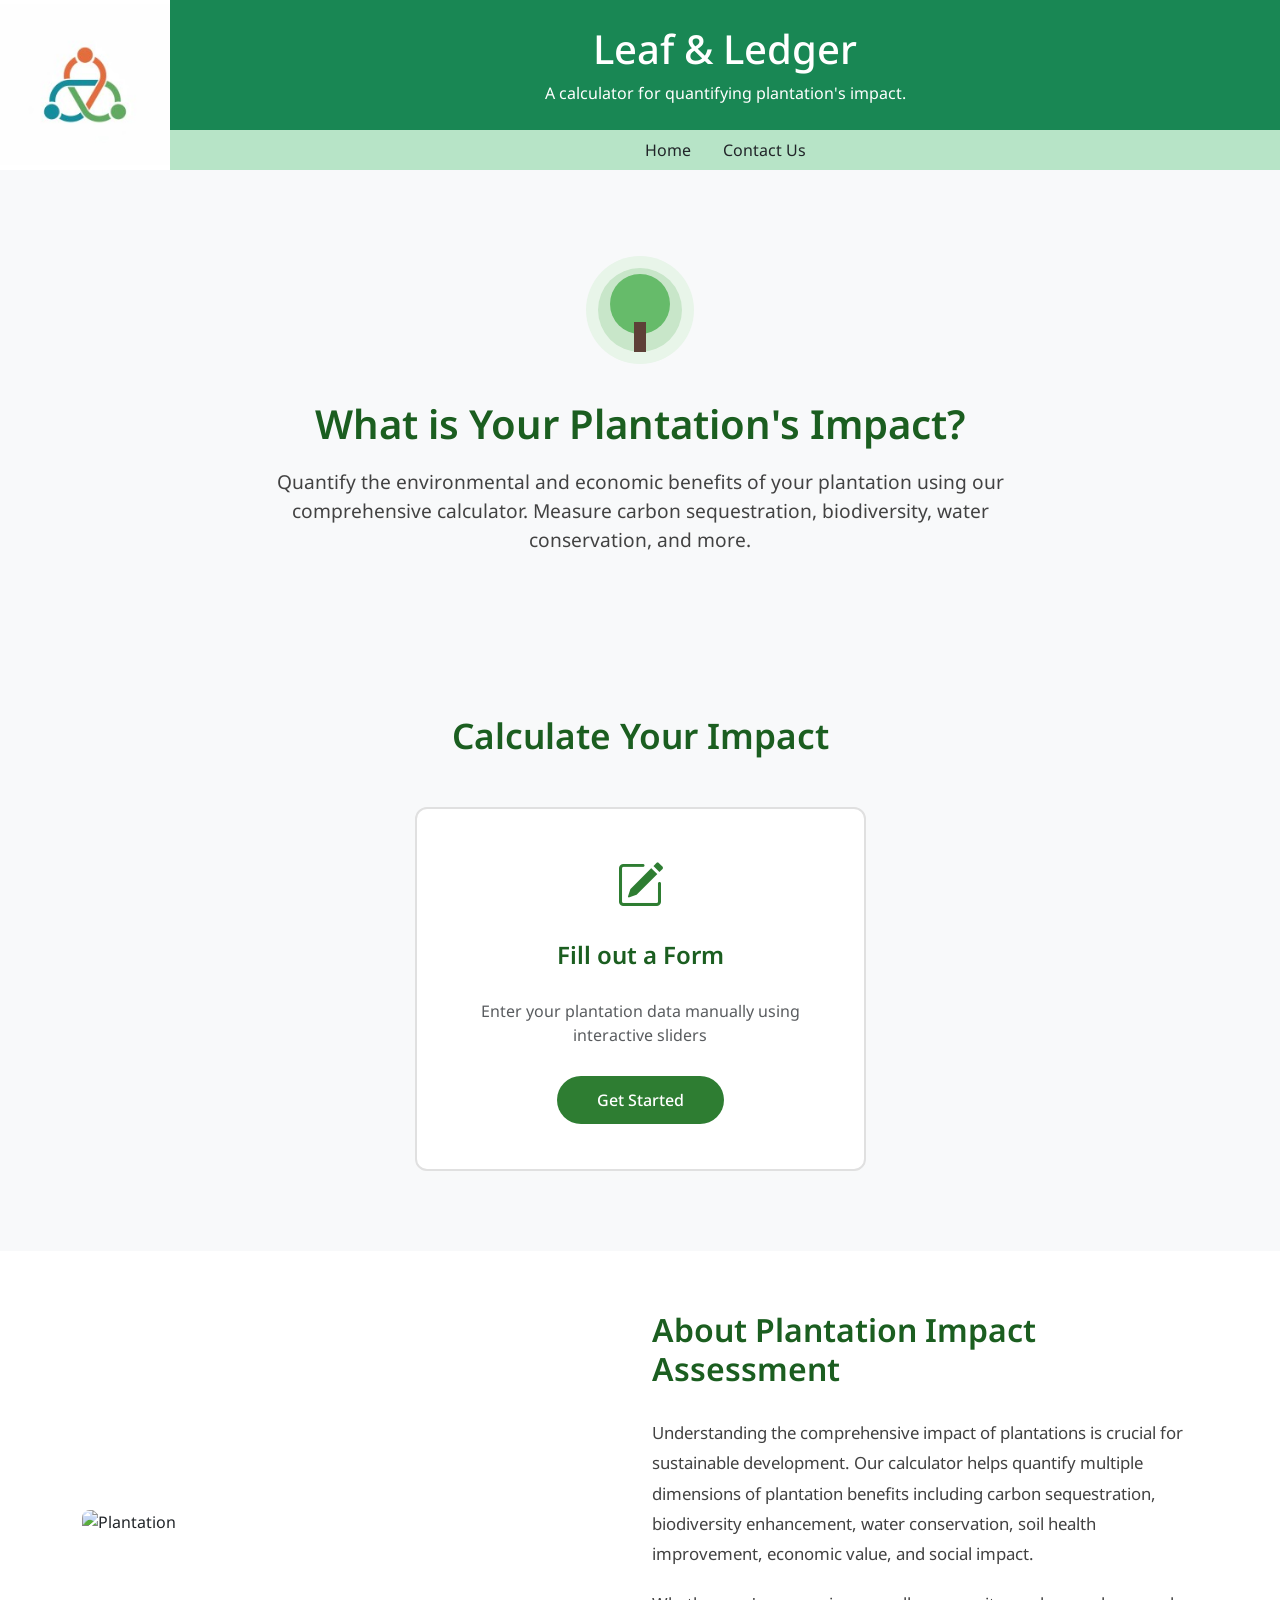
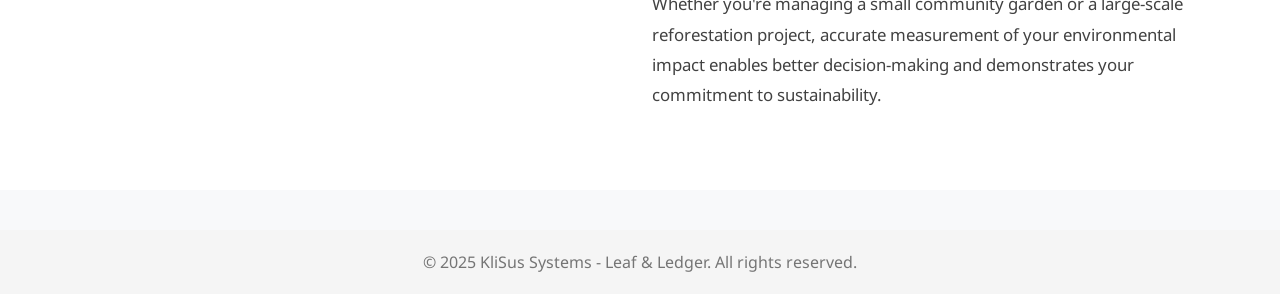
==== index.html @ 076a2fad "index file" ====
<!DOCTYPE html>
<html lang="en">
<head>
    <meta charset="UTF-8">
    <meta name="viewport" content="width=device-width, initial-scale=1.0">
    <title>Leaf & Ledger - Homepage</title>
    <link href="https://cdn.jsdelivr.net/npm/bootstrap@5.3.1/dist/css/bootstrap.min.css" rel="stylesheet">
    <link rel="stylesheet" href="https://cdn.jsdelivr.net/npm/bootstrap-icons@1.11.1/font/bootstrap-icons.css">
    <link rel="preconnect" href="https://fonts.googleapis.com">
    <link rel="preconnect" href="https://fonts.gstatic.com" crossorigin>
    <link href="https://fonts.googleapis.com/css2?family=Noto+Sans:ital,wght@0,100..900;1,100..900&display=swap" rel="stylesheet">
    <link rel="stylesheet" href="style.css">
    <style>
        body {
            font-family: 'Noto Sans', sans-serif;
            background-color: #f8f9fa;
        }
        
        footer {
            background-color: #f5f5f5;
            padding: 20px;
            text-align: center;
            color: #757575;
            margin-top: 40px;
        }
    </style>
</head>

<body>

    <div class="nav-bar">
        <img src="./images/klisus-white.jpeg" alt="">

            <div class="header-bar-img bg-success">
                

                <header class="text-center">
                    <h1 class="--fw-bold --text-success">Leaf & Ledger</h1>
                    <p class="--text-muted">A calculator for quantifying plantation's impact.</p>
                </header>

                <div class="sub-nav bg-light-green px-2 text-center">
                        <a href="index.html" class="nav-link active">Home</a>
                        <a href="contact.html" class="nav-link">Contact Us</a>
                </div>

            </div>
        
        </div>
    
    
    <div class="hero-section">
        <svg class="tree-icon" viewBox="0 0 200 200" xmlns="http://www.w3.org/2000/svg">
            <circle cx="100" cy="100" r="90" fill="#e8f5e9"/>
            <circle cx="100" cy="100" r="70" fill="#c8e6c9"/>
            <circle cx="100" cy="90" r="50" fill="#66bb6a"/>
            <rect x="90" y="120" width="20" height="50" fill="#5d4037"/>
        </svg>
        
        <h2>What is Your Plantation's Impact?</h2>
        <p>Quantify the environmental and economic benefits of your plantation using our comprehensive calculator. Measure carbon sequestration, biodiversity, water conservation, and more.</p>
    </div>
    
    
    <div class="cta-section">
        <h2 class="cta-heading">Calculate Your Impact</h2>
        
        <div class="container">
            <div class="row align-items-center justify-content-center">
                
                <div class="col-md-5">
                    <div class="option-card">
                        <i class="bi bi-pencil-square"></i>
                        <h3>Fill out a Form</h3>
                        <p class="text-center text-muted mb-4">Enter your plantation data manually using interactive sliders</p>
                        <a href="calculator.html" class="btn-custom">Get Started</a>
                    </div>
                </div>
                
            </div>
        </div>
    </div>
    
    
    <div class="about-section">
        <div class="container">
            <div class="row align-items-center">
                <div class="col-md-6 mb-4 mb-md-0">
                    <img src="https://images.unsplash.com/photo-1542601906990-b4d3fb778b09?w=800" alt="Plantation" class="plantation-image">
                </div>
                <div class="col-md-6">
                    <h3>About Plantation Impact Assessment</h3>
                    <p>Understanding the comprehensive impact of plantations is crucial for sustainable development. Our calculator helps quantify multiple dimensions of plantation benefits including carbon sequestration, biodiversity enhancement, water conservation, soil health improvement, economic value, and social impact.</p>
                    <p>Whether you're managing a small community garden or a large-scale reforestation project, accurate measurement of your environmental impact enables better decision-making and demonstrates your commitment to sustainability.</p>
                </div>
            </div>
        </div>
    </div>
    
    <footer>
        © 2025 KliSus Systems - Leaf & Ledger. All rights reserved.
    </footer>
    
    <script src="https://cdn.jsdelivr.net/npm/bootstrap@5.3.1/dist/js/bootstrap.bundle.min.js"></script>
    <script src="https://cdnjs.cloudflare.com/ajax/libs/jszip/3.10.1/jszip.min.js"></script>
    <script src="https://cdnjs.cloudflare.com/ajax/libs/FileSaver.js/2.0.5/FileSaver.min.js"></script>
    <script src="https://cdnjs.cloudflare.com/ajax/libs/PapaParse/5.4.1/papaparse.min.js"></script>
    <script src="https://cdnjs.cloudflare.com/ajax/libs/xlsx/0.18.5/xlsx.full.min.js"></script>


    <script src="https://cdnjs.cloudflare.com/ajax/libs/html2canvas/1.4.1/html2canvas.min.js"></script>
  <script src="https://cdnjs.cloudflare.com/ajax/libs/jszip/3.10.1/jszip.min.js"></script>
<script src="https://cdnjs.cloudflare.com/ajax/libs/FileSaver.js/2.0.5/FileSaver.min.js"></script>

  <script src="https://cdnjs.cloudflare.com/ajax/libs/jspdf/2.5.1/jspdf.umd.min.js"></script>
  <script src="https://cdn.jsdelivr.net/npm/bootstrap@5.3.1/dist/js/bootstrap.bundle.min.js"></script>
  <script src="https://cdnjs.cloudflare.com/ajax/libs/jspdf/2.5.1/jspdf.umd.min.js"></script>
<script src="https://cdnjs.cloudflare.com/ajax/libs/jspdf-autotable/3.5.28/jspdf.plugin.autotable.min.js"></script>
    <script src="script.js"></script>
    
</body>
</html>
---- style.css ----
body {
  font-family: "Noto Sans", sans-serif;
}

.con{
  max-width: 1500px;
  
  padding: 20px;
  display: flex;
  flex-direction: column;
  align-items: center;
  gap: 20px;
}

.cardd{
  flex: 1;
}

#report-section{
  flex: 2;
}

#downloadBtn{
  margin-bottom: 20px;
  padding: 10px 25px;
  --width: 30%;
  width: 100%;
  --background-color: #4986ee !important;
  background-color: #198754 !important;
  --border: 1px solid #0D6EFD !important;
  border: 1px solid #198754 !important;
}


.metric-card {
  background: white;
  border-radius: 8px;
  transition: transform 0.2s ease;
}

.metric-card:hover {
  transform: translateY(-4px);
}

.metric-icon {
  font-size: 2rem;
}

.metric-label {
  font-weight: 500;
  color: #555;
}

.metric-value-outer {
  display: flex;
  justify-content: center;
  align-items: baseline;
  gap: 4px;
  --margin-top: 8px;
}

.metric-value-outer > .metric-unit {
  font-size: 1.3rem;
  
  --font-weight: bold;
  font-weight: 400;

}

.metric-value {
  font-size: 2rem;
  font-weight: bold;
  color: #198754;
}

.metric-card {
  position: relative;
  min-height: 175px;

  --box-shadow: 10px 15px 30px rgba(0, 0, 0, 0.1) !important;
  
}

/* .metric-card .metric-value {
  filter: blur(8px);
  user-select: none;
} */

.metric-value {
  filter: blur(8px);
  transition: filter 2s ease;
  --letter-spacing: 0.1em;
  --font-family: 'Courier New', monospace;
}

.metric-value.unlocked {
  filter: none !important;
  --font-family: 'Noto Sans', sans-serif;
  --letter-spacing: normal;
}


/* @keyframes shimmer {
  0% { opacity: 0.6; }
  50% { opacity: 1; }
  100% { opacity: 0.6; }
}

.metric-value:not(.unlocked) {
  animation: shimmer 1.6s ease-in-out infinite;
} */



.nav-bar {
  position: relative;
  height: 170px;
}

.nav-bar > header {
  margin: auto;
}

.nav-bar > img {
  --height: 100%;
  --height: 70%;
  --margin-right: 15px;
  display: block;
  --margin: 0 auto;
  height: 136px;
}

.header-bar-img {
  flex-grow: 1;
}

.header-bar-img {
  display: flex;
  flex-direction: column;
  justify-content: space-between;
  height: 100%;
  position: relative;
}

.first-row {
  width: 100%;;
  display: flex;
  justify-content: center;
  
}

#report-section {
  display: none;
}


.sub-nav {
  background-color: #b7e4c7;
  display: inline-flex;
  justify-content: center;
  gap: 2rem;

  --border-radius: 0 0 10px 10px;
}
.sub-nav {
  background-color: #b7e4c7;
  display: flex;
  justify-content: center;
  gap: 2rem;
  --width: 100%;
  padding: 8px 0;
  margin-top: auto;
}

.nav-bar {
  display: flex;
  align-items: stretch;
}

.nav-bar img {
  

  height: 100%;
  width: auto;
  object-fit: fill; 
}

.header-bar-img h1 {
  padding-top: 25px;
  
}

.header-bar-img {
  --height: 100%;
}



/* .header-bar-img{
  display: flex;
  flex-direction: column;
} */

/* 
.sub-nav .nav-link {
  color: #155724;
  font-weight: 600;
  text-decoration: none;
  transition: color 0.3s, transform 0.2s;
}

.sub-nav .nav-link:hover {
  color: #0b3d2e;
  transform: scale(1.05);
}

.sub-nav .nav-link.active {
  border-bottom: 2px solid #155724;
} */






@media (max-width: 1000px) {
  .metric-card {
    min-height: 200px;
  }
}

@media (max-width: 800px) {
  .title-row{
    flex-direction: column;
    align-items: flex-start;
    gap: 10px;
  }


}

@media (max-width: 850px) {
    .area-div {
      flex-direction: column;
      gap: 5px;
    }
}

 @media (max-width: 1125x){
  .metric-value{
    font-size: 1rem;
  }
 }

 .area-div {
  display: flex;
  align-items: flex-start;
  gap: 10px;
 }

#footer-2{
  margin: 0;
  padding: 20px;
  text-align: center;
  color: #888;
  font-size: 0.9rem;
  border-top: 1px solid #e0e0e0;
  --background-color: rgb(188, 188, 188);
  background-color: #dcdcdc;
  height: 75px;


}

#footer-2 span{
  text-align: left !important;
  --flex: 2 !important;
  width: 600px !important;
  
  font-size: 16px;
}




#footer-1 {
  height: 50px;
  --background-color: rgb(230, 230, 230);
  background-color: #e9fbf4;
  border-top: 1px solid rgb(167, 230, 191) !important;
}

#footer-1 a{
  --color: rgb(128, 128, 128);
  color: #198754;
  text-decoration: none;
}

#footer-1 a:hover{
  color: #198754;
  text-decoration: underline;
}

.col-custom {
  width: 33.3333%;
  float: left;
  padding: 0 15px;
}

@media (max-width: 1350px) {
  .col-custom {
    width: 50%;
  }
}


@media (max-width: 800px) {
  .col-custom {
    width: 100%;
  }
}

@media (max-width: 480px) {
  .con {
    flex-direction: column;
    gap: 15px;
  }
}

.metric-label{
  padding-top: 20px;
}



.custom-tooltip {
  position: absolute;
  top: 0;
  right: 0;
  transform: translateY(-90%);
  max-width: 250px;
  background: #808080;
  color: #fff;
  padding: 8px 12px;
  border-radius: 5px;
  font-size: 0.8rem;
  display: none;
  z-index: 10;
  --box-shadow: 0 2px 8px rgba(0,0,0,0.25);
  box-shadow: 1px 5px 8px rgba(0, 0, 0, 0.40);
  text-align: justify;
  hyphens: auto;
}

.custom-tooltip::after {
  content: "";
  position: absolute;
  bottom: -18px;
  right: 18px;
  border-width: 10px;
  border-style: solid;
  border-color: #808080 transparent transparent transparent;
}

.info-icon {
  position: absolute;
  top: 8px;
  right: 8px;
  cursor: pointer;
}

.metric-row{
  display: flex;
  align-items: center;
  justify-content: space-between;
  --gap: 8px;
  position: relative;
}


.metric-icon {
  position: absolute;
  left: 50%;
  transform: translateX(-50%);
}


.metric-row > i {
  margin-left: auto;
}

.metric-unit, .number-with-unit span {
  --color: #479F76;
  --color: #105837;
  color: #808080;
  
}

.title-row input[type="number"] {
  font-weight: bold;
}

.metric-value span.decimal {
  font-size: 0.7em;
}

.metric-label {
  color: #198754;;
}

.nav-bar {
  --padding: 10px 20px;
  display: flex;
  align-items: center;
  
  margin-bottom: 20px;
}




header h1, header p{
  color: white;  
}





#watchAdBtn {
  font-size: 1.1rem;
  font-weight: 600;
  padding: 12px 30px;
}

#action-buttons {
  padding: 20px;
  background: #f8f9fa;
  border-radius: 10px;
  justify-content: center;
}

input:disabled {
  opacity: 0.6;
  cursor: not-allowed;
}

/* .metric-value.blurred {
  filter: blur(8px);
  user-select: none;
} */

/* header{
  --flex-grow: 1;
  position: relative;
  --left: -20px;
} */

.info-icon {
  position: relative;
  top: 2px;
  left: 5px;
  font-size: 1.1rem;
  color: #6c757d;
  cursor: pointer;
  transition: color 0.2s ease;
}

.info-icon:hover {
  color: #212529;
}

#impactChart {
  width: 100%;
  height: 300px;
}

.cardd{
  max-width: 800px !important;
  --margin: auto;
  --width: 800px;
}

.title-row{
  display: flex;
  align-items: start;
  justify-content: space-between;
  margin-bottom: 10px;
}

.form-group{
  margin-bottom: 35px;
}





input[type="range"] {
  -webkit-appearance: none;
  -moz-appearance: none;
  appearance: none;
  width: 100%;
  height: 6px;
  border-radius: 4px;
  background: rgb(238, 238, 238);
  outline: none;
  cursor: pointer;
}

input[type="number"], input[type="number"]:focus {
  border: 1px solid #a7e6bf;
  background-color: #e9fbf4;
  width: 125px !important;
  text-align: right;

  outline: none;
  box-shadow: none;
  
}   

input[type="number"]::-webkit-outer-spin-button,
input[type="number"]::-webkit-inner-spin-button {
    -webkit-appearance: none;
    margin: 0;
}


input[type="number"] {
    -moz-appearance: textfield;
}

.number-with-unit {
  display: flex;
  align-items: center;
  background-color: #e9fbf4;
  border: 1px solid #a7e6bf;
  border-radius: 5px;
  align-items: baseline;
  min-width: 128px;
}

.unit-toggle {
  display: flex;
  background-color: #e9fbf4;
  border: 1px solid #a7e6bf;
  border-radius: 7px;
  overflow: hidden;
}

.unit-btn {
  flex: 1;
  padding: 6px 14px;
  background: transparent;
  border: none;
  color: #198754;
  text-align: center;
  cursor: pointer;
  transition: background 0.2s, color 0.2s;
}


.unit-btn:hover {
  background-color: #d4f6e3;
}


.btn-check:checked + .unit-btn {
  background-color: #198754;
  color: white;
}

.number-with-unit span {
  margin-right: 4px;
  font-size: 0.85rem;
  padding-bottom: 6px;

}

.number-with-unit input[type="number"] {
  border: none;
  width: 101px !important;

  padding-right: 4px;

}

.cardd{
  box-shadow: 0 4px 8px rgba(0, 0, 0, 0.1);
  
}




input[type="range"]::-webkit-slider-thumb {
  -webkit-appearance: none;
  height: 18px;
  width: 18px;
  border-radius: 50%;
  background: #146c43;
  border: 2px solid white;
  box-shadow: 0 0 3px rgba(0,0,0,0.4);
  cursor: pointer;
}

input[type="range"]::-moz-range-thumb {
  height: 18px;
  width: 18px;
  border-radius: 50%;
  background: #146c43;
  border: 2px solid white;
  cursor: pointer;
}


input[type="range"]::-webkit-slider-track {
  background: #146c43 !important;
  height: 6px;
  border-radius: 2px;
  border: none;
}


input[type="range"]::-moz-range-track {
  background: #146c43 !important;
  height: 6px;
  border-radius: 2px;
  border: none;
}

.metric-card{
  border: 1px solid #e8e8e8;
}


.title-row label, .title-row input[type="number"] {
  color: #146c43;
}


  
    #report {
      --width: 9.27in;
      height: 13.5in;
      --width: 10in;
      width: 8.27in;
      --height: 14in;
      --padding: 0.75in;
      --padding: 0.3in;
      --padding: 0.25in;
      padding: 0;
      --box-sizing: border-box;
      --border: 1px solid #ccc;
      border: none !important;
      --background: #fff;
    }

    #report table {
      border: none !important;
    }

     h3 {
      margin: 0 0 4px 0;
      font-size: 12pt;
      --border-top: 1px solid #ddd;
      --padding-bottom: 2px;
    }

   

    #report-date{
      font-size: 10pt;
      color: #555;
      --margin-bottom: 10px;
      font-weight: 400;
    }

    .first-line {
      display: flex;
      justify-content: space-between;
      
    }

    .first-line h3 {
      border-bottom: none !important;
    }

    .logo{
      --height: 70px;
      --height: 50px;
      height: 60px;
      width: auto;
    }

    .row-1{
      display: flex;
      align-items: center;
      justify-content: space-between;
      --margin-bottom: 5px;
      --margin-top: 5px;
    }

    .row-1 h2{
      width: 75%;
    }

    .equal-cols {
      width: 100%;
      table-layout: fixed;
    }

    .equal-cols th,
    .equal-cols td {
      width: 50%;
      
    }

    .report-overview-table tr:nth-child(1) th, .results-table tr:nth-child(1) th, .metrics-table tr:nth-child(1) th, .score-table tr:nth-child(1) th, .step-table tr:nth-child(1) th {
      padding: 7px 0;
      font-size: 18px;
      background-color: #0d919d;
      color: white;

    }


     .report-overview-table tr:nth-child(2) th:nth-child(1), .report-overview-table tr:nth-child(3) th:nth-child(1), .report-overview-table tr:nth-child(4) th:nth-child(1), .report-overview-table tr:nth-child(5) th:nth-child(1), .report-overview-table tr:nth-child(2) td:nth-child(1), .report-overview-table tr:nth-child(3) td:nth-child(1), .report-overview-table tr:nth-child(4) td:nth-child(1), .report-overview-table tr:nth-child(5) td:nth-child(1) {
      border-right: 1px solid #4DBBC5;
     }

     .report-overview-table th, .report-overview-table td{
      padding: 4px;
     }

     .report-overview-table tr:nth-child(3) td {
      border-bottom: 1px solid #4DBBC5;
     }

     .report-overview-table tr:nth-child(2) th, .report-overview-table tr:nth-child(4) th {
      background-color: #7ED4DB;
      padding: 5px;
    }

    .report-overview-table tr:nth-child(3) td, .report-overview-table tr:nth-child(5) td {
      background-color: #E5FAFB;
      --padding: 5px;
    }


    .report-overview-table th, .report-overview-table td{
      text-align: center;
    }


     .results-table tr:nth-child(1) th, .metrics-table tr:nth-child(1) th {
      background-color: #5fab60;
     }

     .results-table tr:nth-child(2) td {
      border-bottom: 1px solid #82C483;
     }

     .results-table div span:nth-child(1), .results-table div > span:nth-child(1) {
      font-size: 16px;
      font-weight: 600;
     }

     .results-table, .report-overview-table, .metrics-table, .score-table, .step-table {
      border-collapse: collapse;
      border: none;
      border-spacing: 0;
     }

     .results-table tr:nth-child(2), .results-table tr:nth-child(3) {
      background-color: #EAF9EA;
     }

     .results-table tr:nth-child(2) td:nth-child(1), .results-table tr:nth-child(2) td:nth-child(2) , .results-table tr:nth-child(3) td:nth-child(1), .results-table tr:nth-child(3) td:nth-child(2) {
      border-right: 1px solid #82C483;
     }

     .results-table div{
      display: flex;
      flex-direction: column;
      --gap: 5px;
      align-items: center;
    }

     th {
      background: #f0f0f0;
      text-align: left;
    }

    .results-table div {
      margin: 7px;
      gap: 5px;
    }

    .results-table span {
      font-size: 15px;
    }
     

     .metrics-table tr:nth-child(2) th:nth-child(1), .metrics-table tr:nth-child(2) th:nth-child(2), .metrics-table tr:nth-child(2) th:nth-child(3), .metrics-table tr:nth-child(2) th:nth-child(4){
      background-color: #A8DCA8;
      text-align: left;
      font-size: 13px;
      padding: 5px;
     }

     .metrics-table tr:nth-child(3) th, .metrics-table tr:nth-child(4) th, .metrics-table tr:nth-child(5) th, .metrics-table tr:nth-child(6) th, .metrics-table tr:nth-child(7) th, .metrics-table tr:nth-child(8) th{
      background-color: #A8DCA8;
      text-align: left;
      font-size: 13px;
      padding: 5px;
      padding-top: 1px;
     }

     

     .metrics-table tr:nth-child(2) th:nth-child(1), .metrics-table tr:nth-child(3) th:nth-child(1), .metrics-table tr:nth-child(4) th:nth-child(1), .metrics-table tr:nth-child(5) th:nth-child(1), .metrics-table tr:nth-child(6) th:nth-child(1), .metrics-table tr:nth-child(7) th:nth-child(1), .metrics-table tr:nth-child(8) th:nth-child(1) {
      border-right: 1px solid #82C483;
     }

     .metrics-table tr:nth-child(2) th:nth-child(1), .metrics-table tr:nth-child(2) th:nth-child(2), 
     .metrics-table tr:nth-child(3) th:nth-child(1), .metrics-table tr:nth-child(3) td,
     .metrics-table tr:nth-child(4) th:nth-child(1), .metrics-table tr:nth-child(4) td,
     .metrics-table tr:nth-child(5) th:nth-child(1), .metrics-table tr:nth-child(5) td,
     .metrics-table tr:nth-child(6) th:nth-child(1), .metrics-table tr:nth-child(6) td,
     .metrics-table tr:nth-child(7) th:nth-child(1), .metrics-table tr:nth-child(7) td{
      border-bottom: 1px solid #82C483;
     }

     .metrics-table tr:nth-child(3) td, .metrics-table tr:nth-child(4) td, .metrics-table tr:nth-child(5) td, .metrics-table tr:nth-child(6) td, .metrics-table tr:nth-child(7) td, .metrics-table tr:nth-child(8) td {
      background-color: #EAF9EA;
      padding: 5px;
      padding-top: 1px;
     }
     

    .metrics-table th, .metrics-table td{
      text-align: center;
    }

    .metrics-table td:nth-child(2) {
      font-size: 13px;
      text-align: justify;
      hyphens: auto;
    }

    .score-table tr:nth-child(1) th, .step-table tr:nth-child(1) th {
      background-color: #e06e3f;

    }

    .score-table {
      width: 100%;
      table-layout: fixed;
    }
    .score-table th, .score-table td {
      text-align: center;
    }
    
    .score-table tr:nth-child(2) td {
      background-color: #FCE3D5;
      --padding: 5px;
      padding: 3px;
      font-size: 24px;
      font-weight: bold;
      
    }

    .step-table tr:nth-child(2) td{
      background-color: #FCE3D5;
      padding: 5px;
    }










    



    .ad-overlay {
      position: fixed;
      top: 0;
      left: 0;
      width: 100vw;
      height: 100vh;
      background-color: black;
      z-index: 9999;
      display: flex;
      align-items: center;
      justify-content: center;
    }

    .ad-overlay video {
      width: 100%;
      height: 100%;
      object-fit: cover;
    }

 
    .nav-tabs {
      border-bottom: 2px solid #e0e0e0;
      margin-bottom: 0;
    }
    .nav-tabs .nav-link {
      border: none;
      border-bottom: 3px solid transparent;
      color: #666;
      font-weight: 500;
      padding: 1rem 1.5rem;
      transition: all 0.3s;
    }
    .nav-tabs .nav-link:hover {
      border-color: transparent;
      color: #2d7a5e;
      background-color: #f8f9fa;
    }
    .nav-tabs .nav-link.active {
      color: #2d7a5e;
      border-bottom-color: #2d7a5e;
      background-color: transparent;
    }
    .tab-content {
      padding: 2rem;
    }

    .nav-tabs{
      flex-wrap: nowrap !important;
    }

    @media (max-width: 575px) {
      .nav-tabs{
        flex-wrap: wrap !important;
      }
    }

    .number-with-unit {
      --min-width: 175px;
    }

    #results hr {
      border: none;
      border-top: 1px solid rgba(0, 0, 0, 0.4);
    }

    #results h5 {
      letter-spacing: 0.5px;
      color: #323232;
    }










    #report {
      width: 8.27in;
      background: #fff;
      margin: 0 auto;
      box-shadow: 0 4px 12px rgba(0,0,0,0.1);
    }

    
    .header-section {
      display: flex;
      justify-content: space-between;
      align-items: center;
      padding: 20px 30px;
      --border-bottom: 2px solid #e0e0e0;
    }

    .logo-container {
      display: flex;
      align-items: center;
      gap: 15px;
    }

    .logo {
      height: 50px;
      width: auto;
    }

    .report-title {
      font-size: 28px;
      font-weight: 600;
      color: #2d5016;
    }

    .report-date {
      font-size: 11px;
      color: #666;
      text-align: right;
    }

   
    .section-header {
      background: #0d919d;
      color: white;
      text-align: center;
      padding: 12px;
      font-size: 16px;
      font-weight: 600;
      text-transform: uppercase;
      letter-spacing: 0.5px;
    }

    .overview-grid {
      display: grid;
      grid-template-columns: 1fr 1fr;
      background: #e5f9fb;
    }

    .overview-item {
      padding: 15px;
      text-align: center;
      border-right: 1px solid #7ed4db;
      border-bottom: 1px solid #7ed4db;
    }

    .overview-item:nth-child(even) {
      border-right: none;
    }

    .overview-item:nth-child(n+3) {
      border-bottom: none;
    }

    .overview-label {
      font-size: 13px;
      color: #0d919d;
      font-weight: 600;
      margin-bottom: 8px;
      text-transform: uppercase;
    }

    .overview-value {
      font-size: 20px;
      font-weight: 700;
      --color: #2d5016;
      color: #555555;
    }

    .overview-value span {
      font-size: 14px;
      font-weight: 500;
      color: #666;
    }

    
    .impact-section {
      --margin-top: 20px;
    }

    .impact-grid {
      display: grid;
      grid-template-columns: 1fr 1fr 1fr;
      --background: #eaf9ea;
      background: rgb(229, 249, 251);
    }

    .impact-card {
      --padding: 20px 15px;
      padding: 10px 8px;
      text-align: center;
      /* border-right: 1px solid #82c483;
      border-bottom: 1px solid #82c483; */
      
      border-right: 1px solid #7ed4db;
      border-bottom: 1px solid #7ed4db;
      display: flex;
      flex-direction: column;
      align-items: center;
      gap: 8px;
    }

    .impact-card img {
      height: 35px;
    }

    .impact-card:nth-child(3n) {
      border-right: none;
    }

    .impact-card:nth-child(n+7) {
      border-bottom: none;
    }

    .impact-icon {
      font-size: 32px;
      margin-bottom: 5px;
    }

    .impact-label {
      font-size: 12px;
      --color: #2d5016;
      --color: #333;
      color: #0d919d;
      font-weight: 600;
      line-height: 1.3;
    }

    .impact-value {
      font-size: 18px;
      font-weight: 700;
      --color: #5fab60;
      color: #555555;
    }

    .impact-unit {
      font-size: 11px;
      color: #666;
      font-weight: 500;
    }

    
    .breakdown-section {
      --margin-top: 20px;
    }

    .breakdown-section .section-header {
      background: #0d919d;
    }

    .breakdown-table {
      width: 100%;
      border-collapse: collapse;
    }

    .breakdown-table tr {
      --border-bottom: 1px solid #82c483;
      border-bottom: 1px solid #7ed4db;
    }

    .breakdown-table tr:last-child {
      border-bottom: none;
    }

    .breakdown-metric {
      --background: #a8dca8;
      background: rgb(229, 249, 251);
      padding: 12px 15px;
      font-weight: 600;
      font-size: 13px;
      --color: #2d5016;
      color: #333;
      width: 35%;
      
      /* border-right: 1px solid #82c483; */
      border-right: 1px solid #7ed4db;
    }

    .breakdown-explanation {
      --background: #eaf9ea;
      padding: 12px 15px;
      font-size: 12px;
      color: #333;
      text-align: justify;
      hyphens: auto;
    }

   
    .score-section {
      margin-top: 20px;
    }

    .score-section .section-header {
      background: #0d919d;
    }

    .score-content {
      background: #e5f9fb;
      padding: 15px;
      text-align: center;
    }

    .score-subtitle {
      font-size: 12px;
      color: #0d919d;
      margin-bottom: 8px;
      font-weight: 500;
    }

    .score-value {
      font-size: 48px;
      font-weight: 700;
      color: #0d919d;
    }

    
    .equivalents-section {
      --margin-top: 20px;
      background: linear-gradient(135deg, #9fdb7a 0%, #7bc75e 100%);
      --padding: 25px 30px 30px 30px;
      padding: 12px 15px 15px 15px;
    }

    .equivalents-title {
      text-align: center;
      font-size: 20px;
      font-weight: 700;
      color: white;
      text-transform: uppercase;
      letter-spacing: 1px;
      margin-bottom: 10px;
    }

    .equivalents-container {
      display: flex;
      justify-content: space-between;
      align-items: flex-end;
      gap: 15px;
      padding: 0 20px;
    }

    .equivalent-group {
      display: flex;
      align-items: flex-end;
      gap: 15px;
    }

    .equivalent-item {
      display: flex;
      flex-direction: column;
      align-items: center;
      text-align: center;
      gap: 10px;
    }

    .equivalent-icon {
      --font-size: 64px;
      font-size: 40px;
      line-height: 1;
      margin-bottom: 5px;
    }

    #snowflake {
      gap: 30px;
      position: relative;
      top: -10px;
    }

    .report-title {
      font-family: 'Baskerville Old Face', serif;
      color: #333;
      font-weight: 600;

    }

    .logo-container > img+div {
      font-size: 14px;
      color: #333;
      position: relative;
      top: 3px;
      right: 20px;

    }

    .equivalent-content {
      display: flex;
      flex-direction: column;
      align-items: center;
      gap: 3px;
    }

    .equivalent-value {
      font-size: 15px;
      font-weight: 700;
      color: #1a3d0a;
      line-height: 1.2;
    }

    .equivalent-label {
      font-size: 11px;
      color: #1a3d0a;
      font-weight: 600;
      line-height: 1.3;
      max-width: 110px;
    }

    .equals-sign {
      font-size: 50px;
      font-weight: 700;
      color: #1a3d0a;
      margin: 0 10px;
      padding-bottom: 20px;
    }

    .divider {
      width: 4px;
      align-self: stretch;
      background: white;
      opacity: 0.7;
      border-radius: 2px;
      margin: 0 10px;
    }

    
    .footer {
      margin-top: 20px;
      padding: 15px;
      text-align: center;
      font-size: 10px;
      color: #999;
      border-top: 1px solid #e0e0e0;
    }

    
    @media print {
      body {
        background: white;
        padding: 0;
      }
      #report {
        box-shadow: none;
      }
    }


    .equivalents-container {
      display: flex;
      justify-content: space-between;
      align-items: flex-end;
      gap: 10px;
      padding: 0 20px;
    }

    .equivalent-group {
      display: flex;
      align-items: flex-end;
      gap: 10px;
    }

    .equals-sign {
      font-size: 50px;
      font-weight: 700;
      color: #1a3d0a;
      margin: 0 5px;
      padding-bottom: 20px;
    }

    .divider {
      width: 4px;
      align-self: stretch;
      background: white;
      opacity: 0.7;
      border-radius: 2px;
      margin: 0 5px;
    }

    .breakdown-grid {
      display: grid;
      grid-template-columns: repeat(3, 1fr);
      gap: 12px;
      margin-top: 10px;
    }

    .breakdown-item {
      background: #EAF9EA;
      border: 1px solid #82C483;
      padding: 10px;
      border-radius: 4px;
    }

    .breakdown-metric {
      font-weight: 600;
      margin-bottom: 5px;
      color: #0d5e3a;
    }

    .breakdown-explanation {
      font-size: 13px;
      color: #333;
      text-align: justify;
      hyphens: auto;
    }

    .hero-section {
            padding: 60px 20px;
            text-align: center;
        }
        
        .hero-section h2 {
            color: #1b5e20;
            font-size: 2.5rem;
            font-weight: 600;
            margin-bottom: 20px;
        }
        
        .hero-section p {
            color: #424242;
            font-size: 1.2rem;
            max-width: 800px;
            margin: 0 auto 40px;
        }
        
        .tree-icon {
            width: 120px;
            height: 120px;
            margin: 0 auto 30px;
        }
        
        .cta-section {
            padding: 60px 20px 80px;
        }
        
        .cta-heading {
            text-align: center;
            color: #1b5e20;
            font-size: 2.2rem;
            font-weight: 600;
            margin-bottom: 50px;
        }
        
        .option-card {
            background: white;
            border: 2px solid #e0e0e0;
            border-radius: 12px;
            padding: 40px 30px;
            height: 100%;
            transition: all 0.3s;
            display: flex;
            flex-direction: column;
            align-items: center;
        }
        
        .option-card:hover {
            border-color: #2e7d32;
            box-shadow: 0 4px 12px rgba(0,0,0,0.1);
        }
        
        .option-card i {
            font-size: 3rem;
            color: #2e7d32;
            margin-bottom: 20px;
        }
        
        .option-card h3 {
            color: #1b5e20;
            font-size: 1.5rem;
            font-weight: 600;
            margin-bottom: 30px;
        }
        
        .btn-custom {
            background-color: #2e7d32;
            color: white;
            border: none;
            padding: 12px 40px;
            border-radius: 25px;
            font-weight: 500;
            font-size: 1rem;
            transition: all 0.3s;
            text-decoration: none;
            display: inline-block;
            margin: 5px;
        }
        
        .btn-custom:hover {
            background-color: #1b5e20;
            color: white;
            transform: translateY(-2px);
            box-shadow: 0 4px 8px rgba(0,0,0,0.2);
        }
        
        .btn-secondary-custom {
            background-color: #43a047;
        }
        
        .btn-secondary-custom:hover {
            background-color: #2e7d32;
        }
        
        .or-divider {
            display: flex;
            align-items: center;
            justify-content: center;
            color: #2e7d32;
            font-size: 1.5rem;
            font-weight: 600;
        }
        
        .about-section {
            background: white;
            padding: 60px 20px;
        }
        
        .about-section h3 {
            color: #1b5e20;
            font-size: 2rem;
            font-weight: 600;
            margin-bottom: 30px;
        }
        
        .about-section p {
            color: #424242;
            font-size: 1.05rem;
            line-height: 1.8;
            margin-bottom: 20px;
        }
        
        .plantation-image {
            width: 100%;
            height: 300px;
            object-fit: cover;
            border-radius: 8px;
        }


        .upload-input {
            display: none;
        }
        
        @media (max-width: 768px) {
            .hero-section h2 {
                font-size: 2rem;
            }
            
            .cta-heading {
                font-size: 1.8rem;
            }
            
            .or-divider {
                margin: 30px 0;
            }
        }
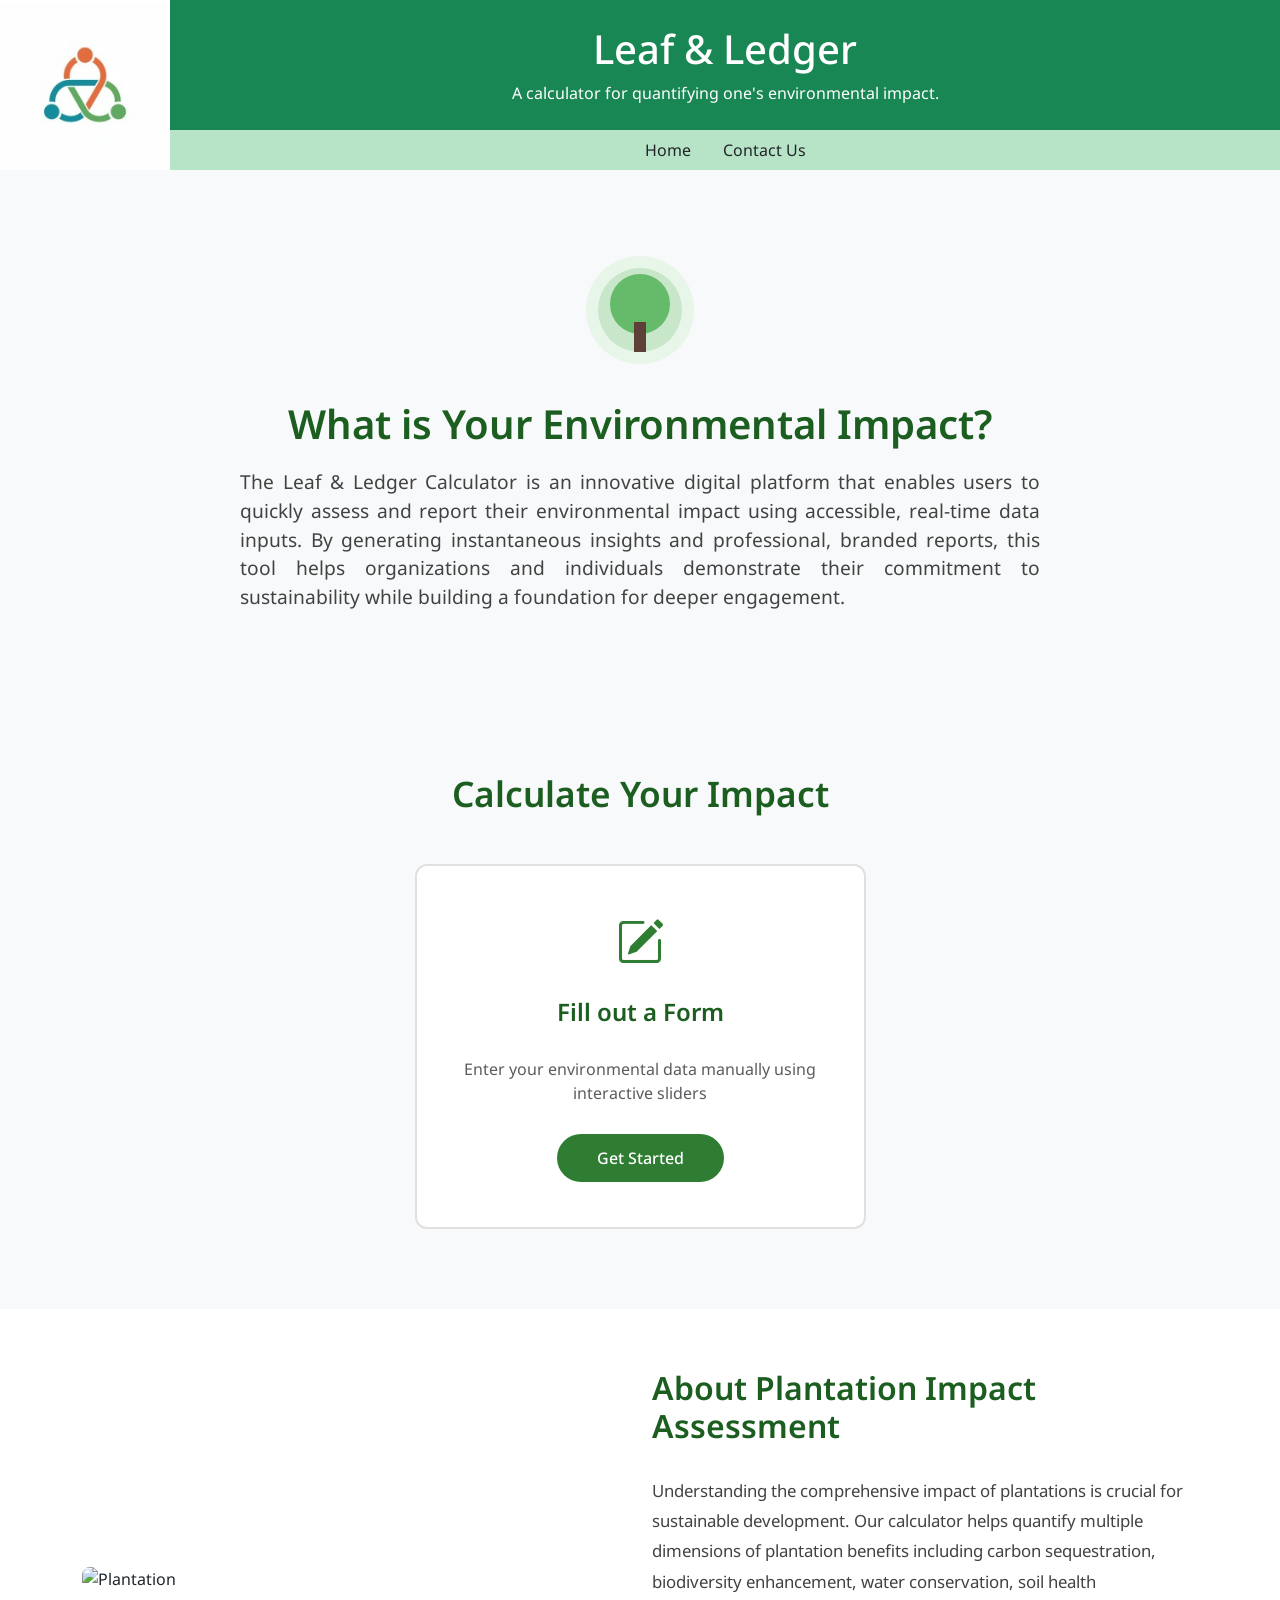
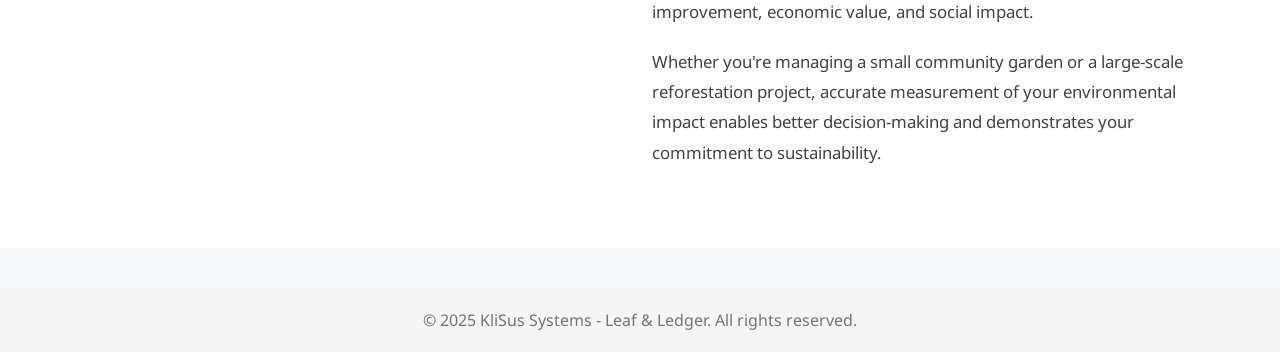
==== commit 8f70a93b: "Add Descriptions" ====
--- a/index.html
+++ b/index.html
@@ -36,7 +36,7 @@
 
                 <header class="text-center">
                     <h1 class="--fw-bold --text-success">Leaf & Ledger</h1>
-                    <p class="--text-muted">A calculator for quantifying plantation's impact.</p>
+                    <p class="--text-muted">A calculator for quantifying one's environmental impact.</p>
                 </header>
 
                 <div class="sub-nav bg-light-green px-2 text-center">
@@ -57,8 +57,9 @@
             <rect x="90" y="120" width="20" height="50" fill="#5d4037"/>
         </svg>
         
-        <h2>What is Your Plantation's Impact?</h2>
-        <p>Quantify the environmental and economic benefits of your plantation using our comprehensive calculator. Measure carbon sequestration, biodiversity, water conservation, and more.</p>
+        <h2>What is Your Environmental Impact?</h2>
+        <!-- <p>Quantify the environmental and economic benefits of your plantation using our comprehensive calculator. Measure carbon sequestration, biodiversity, water conservation, and more.</p> -->
+         <p>The Leaf & Ledger Calculator is an innovative digital platform that enables users to quickly assess and report their environmental impact using accessible, real-time data inputs. By generating instantaneous insights and professional, branded reports, this tool helps organizations and individuals demonstrate their commitment to sustainability while building a foundation for deeper engagement.</p>
     </div>
     
     
@@ -72,7 +73,8 @@
                     <div class="option-card">
                         <i class="bi bi-pencil-square"></i>
                         <h3>Fill out a Form</h3>
-                        <p class="text-center text-muted mb-4">Enter your plantation data manually using interactive sliders</p>
+                        <!-- <p class="text-center text-muted mb-4">Enter your plantation data manually using interactive sliders</p> -->
+                         <p class="text-center text-muted mb-4">Enter your environmental data manually using interactive sliders</p>
                         <a href="calculator.html" class="btn-custom">Get Started</a>
                     </div>
                 </div>
--- a/style.css
+++ b/style.css
@@ -80,6 +80,8 @@
   --box-shadow: 10px 15px 30px rgba(0, 0, 0, 0.1) !important;
   
 }
+
+
 
 /* .metric-card .metric-value {
   filter: blur(8px);
@@ -275,7 +277,7 @@
 #footer-2 span{
   text-align: left !important;
   --flex: 2 !important;
-  width: 600px !important;
+  width: 700px !important;
   
   font-size: 16px;
 }
@@ -1188,6 +1190,16 @@
       text-align: center;
     }
 
+    .preview-content {
+      background: #e5f9fb;
+      padding: 15px;
+      text-align: center;
+      text-align: justify;
+      color: rgb(85,85,85);
+      padding-left: 35px;
+      padding-right: 35px;
+    }
+
     .score-subtitle {
       font-size: 12px;
       color: #0d919d;
@@ -1406,6 +1418,7 @@
             font-size: 1.2rem;
             max-width: 800px;
             margin: 0 auto 40px;
+            text-align: justify;
         }
         
         .tree-icon {
